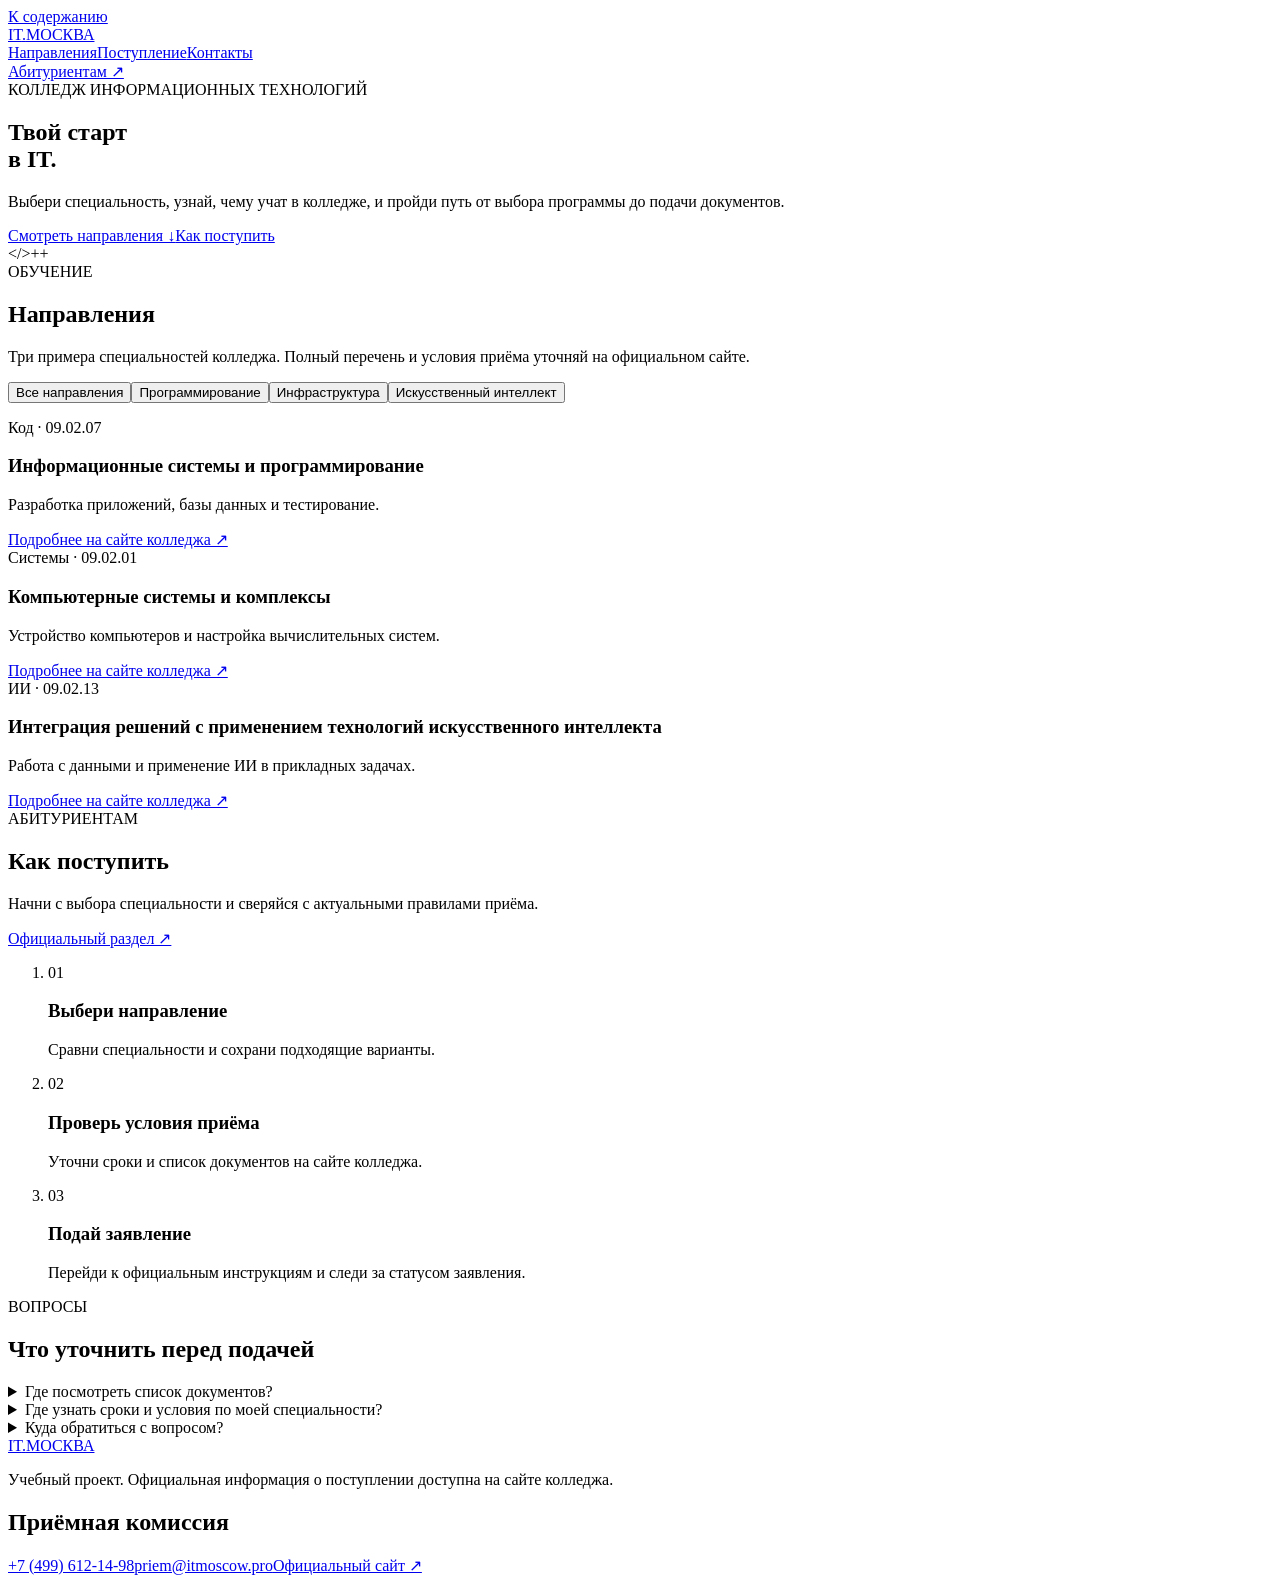
==== it-moscow/front/index.html @ 10a09eb1 "Добавить сайт и HTML UI-kit IT.МОСКВА" ====
<!doctype html>
<html lang="ru"><head><meta charset="utf-8"><meta name="viewport" content="width=device-width,initial-scale=1"><meta name="description" content="Учебный макет сайта колледжа ИТ.Москва для абитуриентов."><title>IT.МОСКВА · Колледж информационных технологий</title><link rel="stylesheet" href="styles/main.css"><script src="scripts/main.js" defer></script></head>
<body><a class="skip" href="#content">К содержанию</a>
<header class="header"><div class="wrap nav"><a class="brand" href="#top">IT<span>.</span>МОСКВА</a><nav aria-label="Разделы сайта"><a href="#programs">Направления</a><a href="#admission">Поступление</a><a href="#contacts">Контакты</a></nav><a class="button small" href="https://itmoscow.pro/applicant">Абитуриентам ↗</a></div></header>
<main id="content">
<section class="hero" id="top"><div class="wrap hero-grid"><div><span class="eyebrow">КОЛЛЕДЖ ИНФОРМАЦИОННЫХ ТЕХНОЛОГИЙ</span><h1>Твой старт<br>в IT<span>.</span></h1><p>Выбери специальность, узнай, чему учат в колледже, и пройди путь от выбора программы до подачи документов.</p><div class="actions"><a class="button" href="#programs">Смотреть направления ↓</a><a class="button outline" href="#admission">Как поступить</a></div></div>
<div class="hero-art" aria-hidden="true"><div class="orbit o1"></div><div class="orbit o2"></div><div class="orbit o3"></div><span class="art-mark">&lt;/&gt;</span><span class="axis a1">+</span><span class="axis a2">+</span></div></div></section>
<section class="section wrap" id="programs"><span class="eyebrow">ОБУЧЕНИЕ</span><h2>Направления</h2><p class="intro">Три примера специальностей колледжа. Полный перечень и условия приёма уточняй на официальном сайте.</p><div class="filters" aria-label="Фильтр специальностей"><button type="button" class="filter" data-filter="Все направления" aria-pressed="true">Все направления</button><button type="button" class="filter" data-filter="Программирование" aria-pressed="false">Программирование</button><button type="button" class="filter" data-filter="Инфраструктура" aria-pressed="false">Инфраструктура</button><button type="button" class="filter" data-filter="Искусственный интеллект" aria-pressed="false">Искусственный интеллект</button></div><p class="sr" id="filter-status" aria-live="polite"></p><div class="programs"><article class="program" data-category="Программирование"><span class="chip">Код · 09.02.07</span><h3>Информационные системы и программирование</h3><p>Разработка приложений, базы данных и тестирование.</p><a href="https://itmoscow.pro/applicant">Подробнее на сайте колледжа ↗</a></article><article class="program" data-category="Инфраструктура"><span class="chip">Системы · 09.02.01</span><h3>Компьютерные системы и комплексы</h3><p>Устройство компьютеров и настройка вычислительных систем.</p><a href="https://itmoscow.pro/applicant">Подробнее на сайте колледжа ↗</a></article><article class="program" data-category="Искусственный интеллект"><span class="chip">ИИ · 09.02.13</span><h3>Интеграция решений с применением технологий искусственного интеллекта</h3><p>Работа с данными и применение ИИ в прикладных задачах.</p><a href="https://itmoscow.pro/applicant">Подробнее на сайте колледжа ↗</a></article></div></section>
<section class="admission" id="admission"><div class="wrap journey"><div><span class="eyebrow">АБИТУРИЕНТАМ</span><h2>Как поступить</h2><p class="intro">Начни с выбора специальности и сверяйся с актуальными правилами приёма.</p><a class="button" href="https://itmoscow.pro/applicant">Официальный раздел ↗</a></div><ol class="steps"><li><span class="step-number">01</span><div><h3>Выбери направление</h3><p>Сравни специальности и сохрани подходящие варианты.</p></div></li><li><span class="step-number">02</span><div><h3>Проверь условия приёма</h3><p>Уточни сроки и список документов на сайте колледжа.</p></div></li><li><span class="step-number">03</span><div><h3>Подай заявление</h3><p>Перейди к официальным инструкциям и следи за статусом заявления.</p></div></li></ol></div></section>
<section class="section wrap faq"><span class="eyebrow">ВОПРОСЫ</span><h2>Что уточнить перед подачей</h2><details><summary>Где посмотреть список документов?</summary><p>Сверься с <a href="https://itmoscow.pro/faq">ответами приёмной комиссии</a> и правилами текущего набора.</p></details><details><summary>Где узнать сроки и условия по моей специальности?</summary><p>Проверь <a href="https://itmoscow.pro/applicant">раздел для абитуриентов</a> или позвони в приёмную комиссию.</p></details><details><summary>Куда обратиться с вопросом?</summary><p>Напиши на <a href="mailto:priem@itmoscow.pro">priem@itmoscow.pro</a> или позвони по номеру <a href="tel:+74996121498">+7 (499) 612-14-98</a>.</p></details></section>
</main><footer id="contacts"><div class="wrap footer-grid"><div><a class="brand" href="#top">IT<span>.</span>МОСКВА</a><p>Учебный проект. Официальная информация о поступлении доступна на сайте колледжа.</p></div><div><h2>Приёмная комиссия</h2><a href="tel:+74996121498">+7 (499) 612-14-98</a><a href="mailto:priem@itmoscow.pro">priem@itmoscow.pro</a><a href="https://itmoscow.mskobr.ru/">Официальный сайт ↗</a></div></div></footer></body></html>
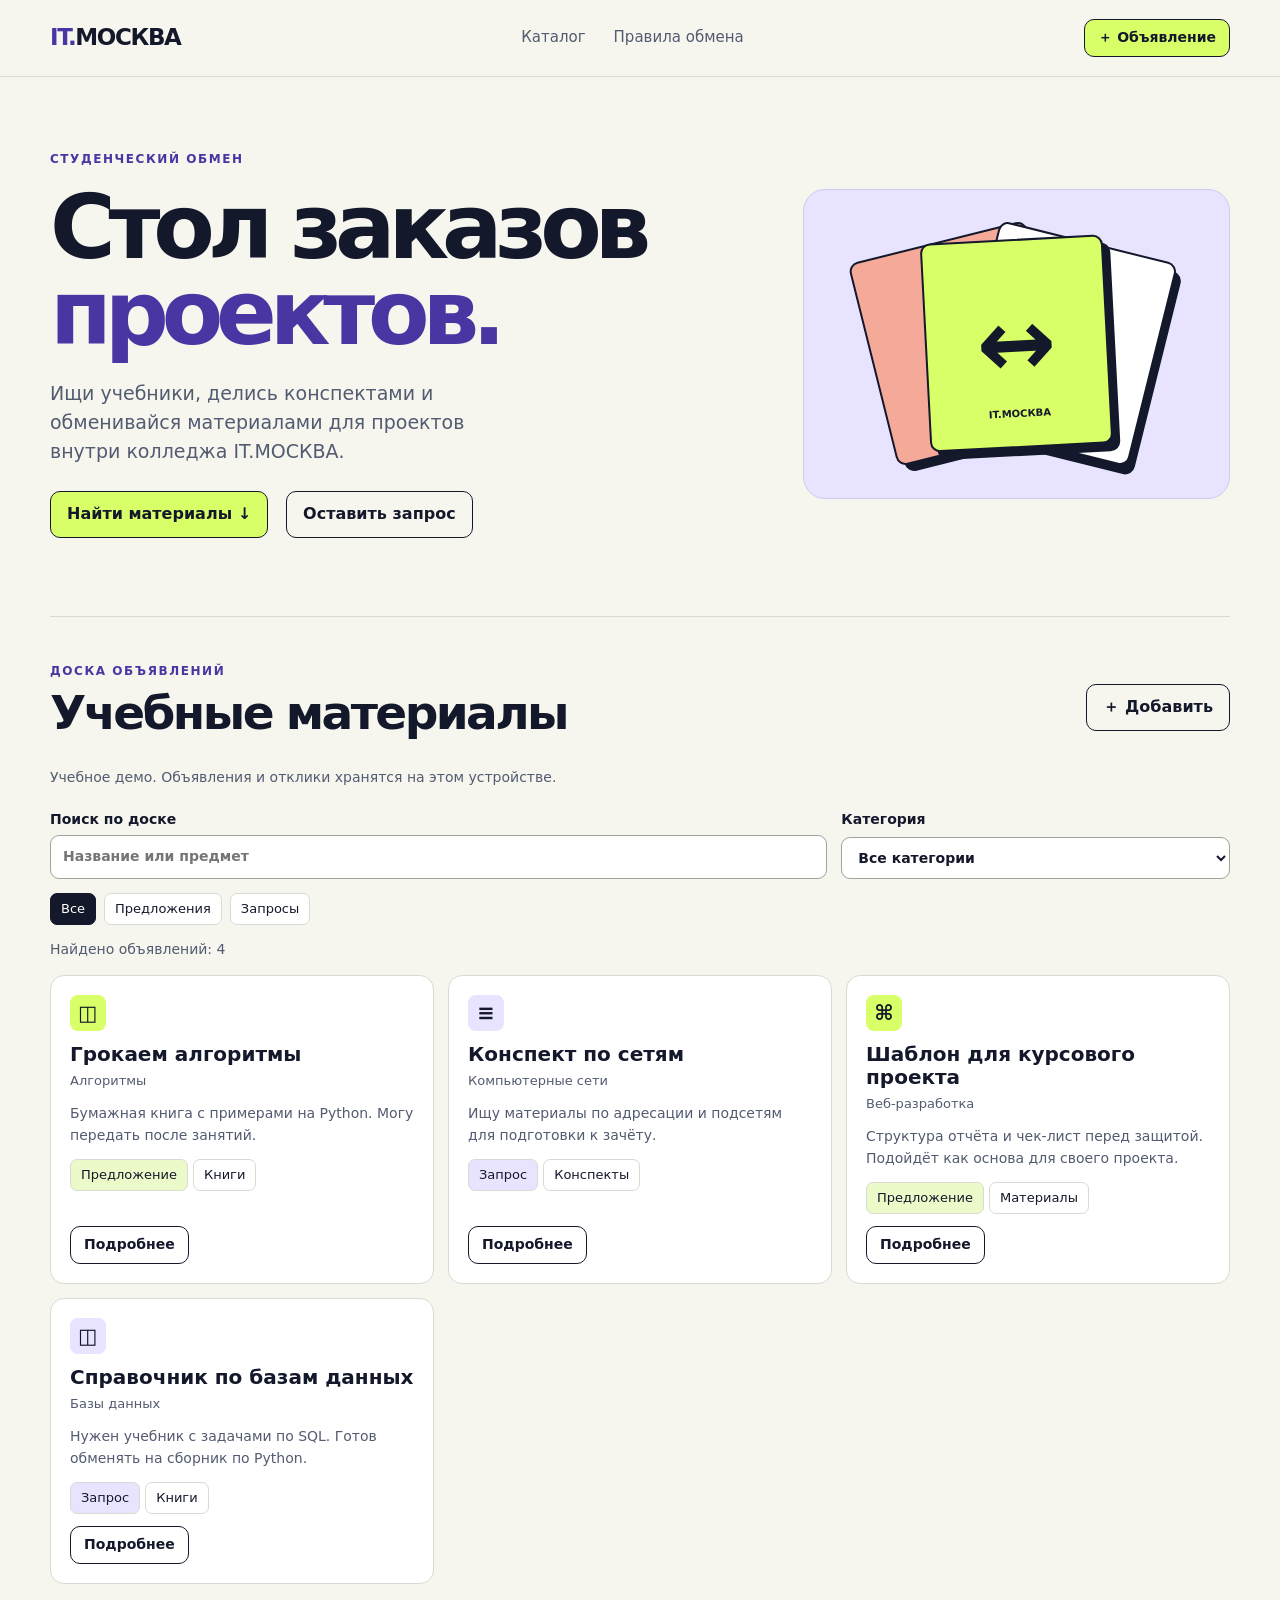
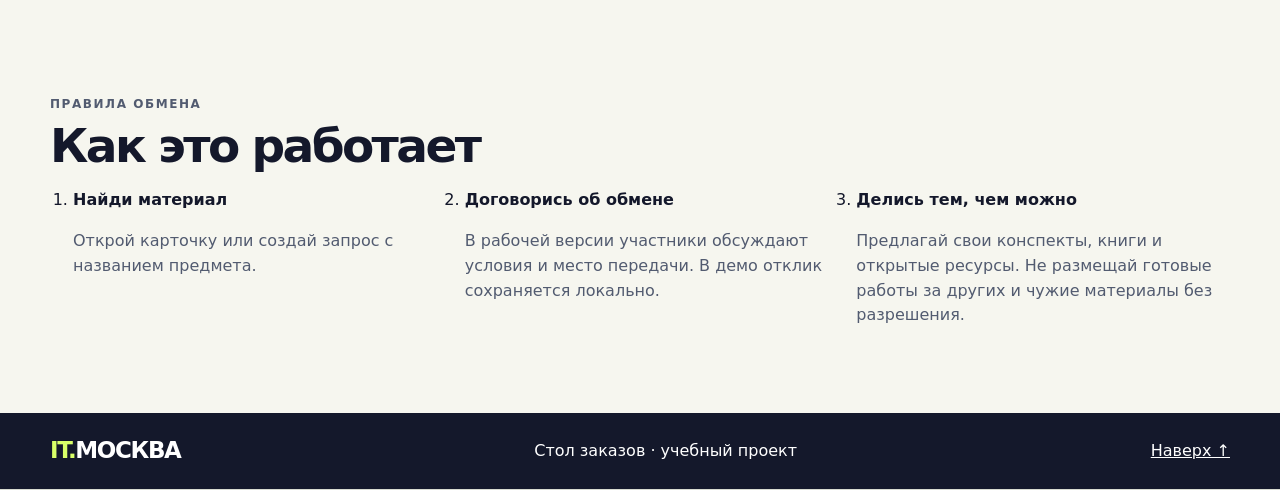
==== commit 5df8fb57: "Обновить front для Стола заказов" ====
--- a/it-moscow/front/index.html
+++ b/it-moscow/front/index.html
@@ -1,11 +1,37 @@
 <!doctype html>
-<html lang="ru"><head><meta charset="utf-8"><meta name="viewport" content="width=device-width,initial-scale=1"><meta name="description" content="Учебный макет сайта колледжа ИТ.Москва для абитуриентов."><title>IT.МОСКВА · Колледж информационных технологий</title><link rel="stylesheet" href="styles/main.css"><script src="scripts/main.js" defer></script></head>
-<body><a class="skip" href="#content">К содержанию</a>
-<header class="header"><div class="wrap nav"><a class="brand" href="#top">IT<span>.</span>МОСКВА</a><nav aria-label="Разделы сайта"><a href="#programs">Направления</a><a href="#admission">Поступление</a><a href="#contacts">Контакты</a></nav><a class="button small" href="https://itmoscow.pro/applicant">Абитуриентам ↗</a></div></header>
-<main id="content">
-<section class="hero" id="top"><div class="wrap hero-grid"><div><span class="eyebrow">КОЛЛЕДЖ ИНФОРМАЦИОННЫХ ТЕХНОЛОГИЙ</span><h1>Твой старт<br>в IT<span>.</span></h1><p>Выбери специальность, узнай, чему учат в колледже, и пройди путь от выбора программы до подачи документов.</p><div class="actions"><a class="button" href="#programs">Смотреть направления ↓</a><a class="button outline" href="#admission">Как поступить</a></div></div>
-<div class="hero-art" aria-hidden="true"><div class="orbit o1"></div><div class="orbit o2"></div><div class="orbit o3"></div><span class="art-mark">&lt;/&gt;</span><span class="axis a1">+</span><span class="axis a2">+</span></div></div></section>
-<section class="section wrap" id="programs"><span class="eyebrow">ОБУЧЕНИЕ</span><h2>Направления</h2><p class="intro">Три примера специальностей колледжа. Полный перечень и условия приёма уточняй на официальном сайте.</p><div class="filters" aria-label="Фильтр специальностей"><button type="button" class="filter" data-filter="Все направления" aria-pressed="true">Все направления</button><button type="button" class="filter" data-filter="Программирование" aria-pressed="false">Программирование</button><button type="button" class="filter" data-filter="Инфраструктура" aria-pressed="false">Инфраструктура</button><button type="button" class="filter" data-filter="Искусственный интеллект" aria-pressed="false">Искусственный интеллект</button></div><p class="sr" id="filter-status" aria-live="polite"></p><div class="programs"><article class="program" data-category="Программирование"><span class="chip">Код · 09.02.07</span><h3>Информационные системы и программирование</h3><p>Разработка приложений, базы данных и тестирование.</p><a href="https://itmoscow.pro/applicant">Подробнее на сайте колледжа ↗</a></article><article class="program" data-category="Инфраструктура"><span class="chip">Системы · 09.02.01</span><h3>Компьютерные системы и комплексы</h3><p>Устройство компьютеров и настройка вычислительных систем.</p><a href="https://itmoscow.pro/applicant">Подробнее на сайте колледжа ↗</a></article><article class="program" data-category="Искусственный интеллект"><span class="chip">ИИ · 09.02.13</span><h3>Интеграция решений с применением технологий искусственного интеллекта</h3><p>Работа с данными и применение ИИ в прикладных задачах.</p><a href="https://itmoscow.pro/applicant">Подробнее на сайте колледжа ↗</a></article></div></section>
-<section class="admission" id="admission"><div class="wrap journey"><div><span class="eyebrow">АБИТУРИЕНТАМ</span><h2>Как поступить</h2><p class="intro">Начни с выбора специальности и сверяйся с актуальными правилами приёма.</p><a class="button" href="https://itmoscow.pro/applicant">Официальный раздел ↗</a></div><ol class="steps"><li><span class="step-number">01</span><div><h3>Выбери направление</h3><p>Сравни специальности и сохрани подходящие варианты.</p></div></li><li><span class="step-number">02</span><div><h3>Проверь условия приёма</h3><p>Уточни сроки и список документов на сайте колледжа.</p></div></li><li><span class="step-number">03</span><div><h3>Подай заявление</h3><p>Перейди к официальным инструкциям и следи за статусом заявления.</p></div></li></ol></div></section>
-<section class="section wrap faq"><span class="eyebrow">ВОПРОСЫ</span><h2>Что уточнить перед подачей</h2><details><summary>Где посмотреть список документов?</summary><p>Сверься с <a href="https://itmoscow.pro/faq">ответами приёмной комиссии</a> и правилами текущего набора.</p></details><details><summary>Где узнать сроки и условия по моей специальности?</summary><p>Проверь <a href="https://itmoscow.pro/applicant">раздел для абитуриентов</a> или позвони в приёмную комиссию.</p></details><details><summary>Куда обратиться с вопросом?</summary><p>Напиши на <a href="mailto:priem@itmoscow.pro">priem@itmoscow.pro</a> или позвони по номеру <a href="tel:+74996121498">+7 (499) 612-14-98</a>.</p></details></section>
-</main><footer id="contacts"><div class="wrap footer-grid"><div><a class="brand" href="#top">IT<span>.</span>МОСКВА</a><p>Учебный проект. Официальная информация о поступлении доступна на сайте колледжа.</p></div><div><h2>Приёмная комиссия</h2><a href="tel:+74996121498">+7 (499) 612-14-98</a><a href="mailto:priem@itmoscow.pro">priem@itmoscow.pro</a><a href="https://itmoscow.mskobr.ru/">Официальный сайт ↗</a></div></div></footer></body></html>
+<html lang="ru">
+<head>
+<meta charset="utf-8"><meta name="viewport" content="width=device-width,initial-scale=1">
+<title>Стол заказов · IT.МОСКВА</title>
+<meta name="description" content="Доска обмена учебниками, конспектами и материалами для студенческих проектов IT.МОСКВА.">
+<link rel="stylesheet" href="styles/main.css"><script src="scripts/main.js" defer></script>
+</head>
+<body>
+<a class="skip" href="#main">К содержанию</a>
+<header><div class="wrap top"><a class="brand" href="#main"><span>IT.</span>МОСКВА</a><nav aria-label="Разделы"><a href="#catalog">Каталог</a><a href="#rules">Правила обмена</a></nav><button class="button primary small" type="button" data-publish>＋ Объявление</button></div></header>
+<main id="main">
+<section class="hero wrap" aria-labelledby="hero-title">
+<div><p class="eyebrow">СТУДЕНЧЕСКИЙ ОБМЕН</p><h1 id="hero-title">Стол заказов<br><em>проектов.</em></h1><p class="lede">Ищи учебники, делись конспектами и обменивайся материалами для проектов внутри колледжа IT.МОСКВА.</p><div class="actions"><a class="button primary" href="#catalog">Найти материалы ↓</a><button class="button" data-publish type="button">Оставить запрос</button></div></div>
+<div class="hero-art" aria-hidden="true"><span class="book back"></span><span class="book middle"></span><span class="book front"><span>↔</span><small>IT.МОСКВА</small></span></div>
+</section>
+<section id="catalog" class="catalog wrap" aria-labelledby="catalog-title">
+<div class="section-top"><div><p class="eyebrow">ДОСКА ОБЪЯВЛЕНИЙ</p><h2 id="catalog-title">Учебные материалы</h2></div><button class="button" type="button" data-publish>＋ Добавить</button></div>
+<p class="notice">Учебное демо. Объявления и отклики хранятся на этом устройстве.</p>
+<div class="filters"><label class="search"><span>Поиск по доске</span><input id="search" type="search" placeholder="Название или предмет"></label><label><span>Категория</span><select id="category"><option value="">Все категории</option><option>Книги</option><option>Конспекты</option><option>Материалы</option></select></label></div>
+<div class="tabs" aria-label="Тип объявления"><button type="button" data-type="" aria-pressed="true">Все</button><button type="button" data-type="offer" aria-pressed="false">Предложения</button><button type="button" data-type="request" aria-pressed="false">Запросы</button></div>
+<p id="result" aria-live="polite" class="result"></p><div id="cards" class="cards"></div>
+<noscript>Для работы каталога и объявлений включи JavaScript.</noscript>
+</section>
+<section class="rules wrap" id="rules"><p class="eyebrow">ПРАВИЛА ОБМЕНА</p><h2>Как это работает</h2><ol><li><strong>Найди материал</strong><p>Открой карточку или создай запрос с названием предмета.</p></li><li><strong>Договорись об обмене</strong><p>В рабочей версии участники обсуждают условия и место передачи. В демо отклик сохраняется локально.</p></li><li><strong>Делись тем, чем можно</strong><p>Предлагай свои конспекты, книги и открытые ресурсы. Не размещай готовые работы за других и чужие материалы без разрешения.</p></li></ol></section>
+</main>
+<footer><div class="wrap top"><span class="brand"><span>IT.</span>МОСКВА</span><span>Стол заказов · учебный проект</span><a href="#main">Наверх ↑</a></div></footer>
+<dialog id="editor"><form id="publish-form">
+<div class="dialog-top"><h2>Новое объявление</h2><button class="icon-btn" data-close type="button" aria-label="Закрыть">×</button></div>
+<label>Тип объявления<select name="type" required><option value="request">Ищу материал</option><option value="offer">Предлагаю обмен</option></select></label>
+<label>Категория<select name="category" required><option>Книги</option><option>Конспекты</option><option>Материалы</option></select></label>
+<label>Название<input name="title" maxlength="80" required placeholder="Например, справочник по SQL"></label>
+<label>Предмет<input name="course" maxlength="55" required placeholder="Например, базы данных"></label>
+<label>Описание<textarea name="description" maxlength="320" rows="3" required placeholder="Что ищешь или что готов предложить"></textarea></label>
+<p class="notice" data-form-note aria-live="polite"></p><button class="button primary" type="submit">Опубликовать</button></form></dialog>
+<dialog id="details"><div class="dialog-top"><h2 id="detail-title"></h2><button class="icon-btn" data-close type="button" aria-label="Закрыть">×</button></div><p id="detail-meta" class="eyebrow"></p><p id="detail-description"></p><p id="detail-note" class="notice" aria-live="polite"></p><div class="actions"><button id="respond" class="button primary" type="button">Оставить отклик</button><button id="close-listing" class="button" type="button">Закрыть объявление</button></div></dialog>
+</body></html>
--- a/it-moscow/front/styles/main.css
+++ b/it-moscow/front/styles/main.css
@@ -0,0 +1,8 @@
+:root{font-family:Inter,system-ui,sans-serif;color:#14182b;background:#f6f6ef;--ink:#14182b;--muted:#525b70;--lime:#d9ff68;--line:#d8dbd1;--white:#fff;--lavender:#e8e4ff}
+*{box-sizing:border-box}body{margin:0;line-height:1.55}a{color:inherit}button,input,select,textarea{font:inherit}button{cursor:pointer}button:disabled{opacity:.62;cursor:default}[hidden]{display:none!important}:focus-visible{outline:3px solid #5962b2;outline-offset:4px}.skip{position:absolute;z-index:3;background:var(--lime);padding:10px}.skip:not(:focus){clip-path:inset(50%);width:1px;height:1px;overflow:hidden}
+.wrap{width:min(1180px,calc(100% - 64px));margin-inline:auto}header,footer{border-block-end:1px solid var(--line)}.top,.section-top,.dialog-top,.actions{display:flex;align-items:center;gap:18px;justify-content:space-between}.top{min-height:76px}.brand{text-decoration:none;font-size:23px;font-weight:900;letter-spacing:-.06em}.brand span{color:#4a36a3}nav{display:flex;gap:28px}nav a{text-decoration:none;color:var(--muted);font-size:15px}.button{display:inline-flex;align-items:center;justify-content:center;min-height:46px;padding:10px 16px;border:1px solid var(--ink);border-radius:10px;background:transparent;color:var(--ink);font-weight:700;text-decoration:none}.button:hover{background:#eceee5}.primary,.primary:hover{background:var(--lime);border-color:var(--ink)}.primary:hover{filter:brightness(.95)}.small{min-height:38px;padding:7px 13px;font-size:14px}.actions{justify-content:flex-start;flex-wrap:wrap}
+.hero{display:grid;grid-template-columns:1.25fr .75fr;gap:42px;align-items:center;padding:73px 0 78px}.eyebrow{margin:0;color:#4a36a3;font-size:12px;font-weight:800;letter-spacing:.13em}.hero h1{font-size:clamp(46px,7vw,100px);line-height:.96;letter-spacing:-.08em;margin:15px 0 23px}.hero h1 em{font-style:normal;color:#4a36a3}.lede{font-size:19px;color:var(--muted);max-width:480px;margin:0 0 24px}.hero-art{position:relative;min-height:310px;display:grid;place-items:center;overflow:hidden;border:1px solid #d0c9f0;border-radius:22px;background:var(--lavender)}.book{position:absolute;width:43%;height:68%;border:2px solid var(--ink);border-radius:10px;box-shadow:7px 8px 0 var(--ink)}.book.back{background:#f4a999;transform:translateX(-30%) rotate(-14deg)}.book.middle{background:#fff;transform:translateX(26%) rotate(14deg)}.book.front{display:grid;place-items:center;background:var(--lime);transform:rotate(-3deg)}.book.front span{font-size:clamp(40px,8vw,95px);font-weight:900;line-height:1}.book.front small{position:absolute;bottom:12%;font-size:10px;font-weight:900}
+.catalog{padding:45px 0 58px;border-top:1px solid var(--line)}h2{font-size:clamp(28px,4vw,47px);line-height:1.08;letter-spacing:-.055em;margin:8px 0 14px}.notice,.result{font-size:14px;color:var(--muted)}.filters{display:grid;grid-template-columns:minmax(0,2fr) minmax(0,1fr);gap:14px;margin:20px 0 14px}label{display:grid;gap:5px;font-size:14px;font-weight:700}input,select,textarea{width:100%;min-width:0;background:white;color:var(--ink);border:1px solid #9ea498;border-radius:9px;padding:10px 12px}textarea{resize:vertical}.tabs{display:flex;flex-wrap:wrap;gap:8px}.tabs button,.chip{padding:5px 10px;border-radius:7px;border:1px solid var(--line);background:var(--white);color:var(--ink);font-size:13px}.tabs button[aria-pressed=true]{background:var(--ink);color:white;border-color:var(--ink)}.cards{display:grid;grid-template-columns:repeat(3,minmax(0,1fr));gap:14px}.card{display:flex;flex-direction:column;align-items:flex-start;min-height:234px;padding:19px;background:var(--white);border:1px solid var(--line);border-radius:14px;overflow-wrap:anywhere}.card-icon{display:grid;place-items:center;width:36px;height:36px;border-radius:8px;background:var(--lime);font-size:21px;font-weight:800}.card[data-kind=request] .card-icon,.chip.request{background:var(--lavender)}.chip.offer{background:#ecfac9}.card h3{font-size:20px;line-height:1.16;margin:12px 0 5px}.card p{margin:0 0 12px;color:var(--muted);font-size:14px}.card .meta{font-size:13px}.card button{margin-top:auto}.card .badges{display:flex;gap:5px;flex-wrap:wrap}.empty{grid-column:1/-1;border:1px dashed #9ea498;border-radius:12px;padding:24px}.rules{padding:53px 0}.rules ol{display:grid;grid-template-columns:repeat(3,minmax(0,1fr));gap:18px;padding-left:23px}.rules li{padding-right:15px}.rules p{color:var(--muted)}footer{background:var(--ink);color:white}.top span.brand span{color:var(--lime)}
+dialog{width:min(520px,calc(100% - 24px));max-height:92vh;border:1px solid var(--line);border-radius:16px;color:var(--ink);padding:22px;background:var(--white);overflow:auto}dialog::backdrop{background:#14182b88}.dialog-top h2{font-size:29px;margin:0 0 9px;overflow-wrap:anywhere}.icon-btn{border:0;background:transparent;font-size:28px;line-height:1;padding:6px;color:var(--ink)}dialog label{margin:10px 0}#detail-description{overflow-wrap:anywhere;white-space:pre-wrap}.kit main{padding:50px 0}.kit .palette{display:flex;flex-wrap:wrap;gap:10px}.swatch{min-width:120px;padding:12px;border:1px solid var(--line);border-radius:10px}.swatch span{display:block;height:48px;border-radius:5px;margin-bottom:6px}
+@media(max-width:790px){.cards,.rules ol{grid-template-columns:repeat(2,minmax(0,1fr))}.hero{gap:20px}.hero-art{min-height:245px}}
+@media(max-width:580px){.wrap{width:calc(100% - 32px)}.top{flex-wrap:wrap;gap:10px;padding:12px 0}.top nav{order:3;width:100%;gap:18px}.hero{grid-template-columns:1fr;padding:38px 0}.hero-art{min-height:186px}.book{width:34%}.catalog,.rules{padding-block:34px}.section-top{align-items:flex-start}.section-top .button{min-height:38px;padding:7px;font-size:12px}.filters,.cards,.rules ol{grid-template-columns:1fr}.card{min-height:205px}footer .top{align-items:flex-start;flex-direction:column}}
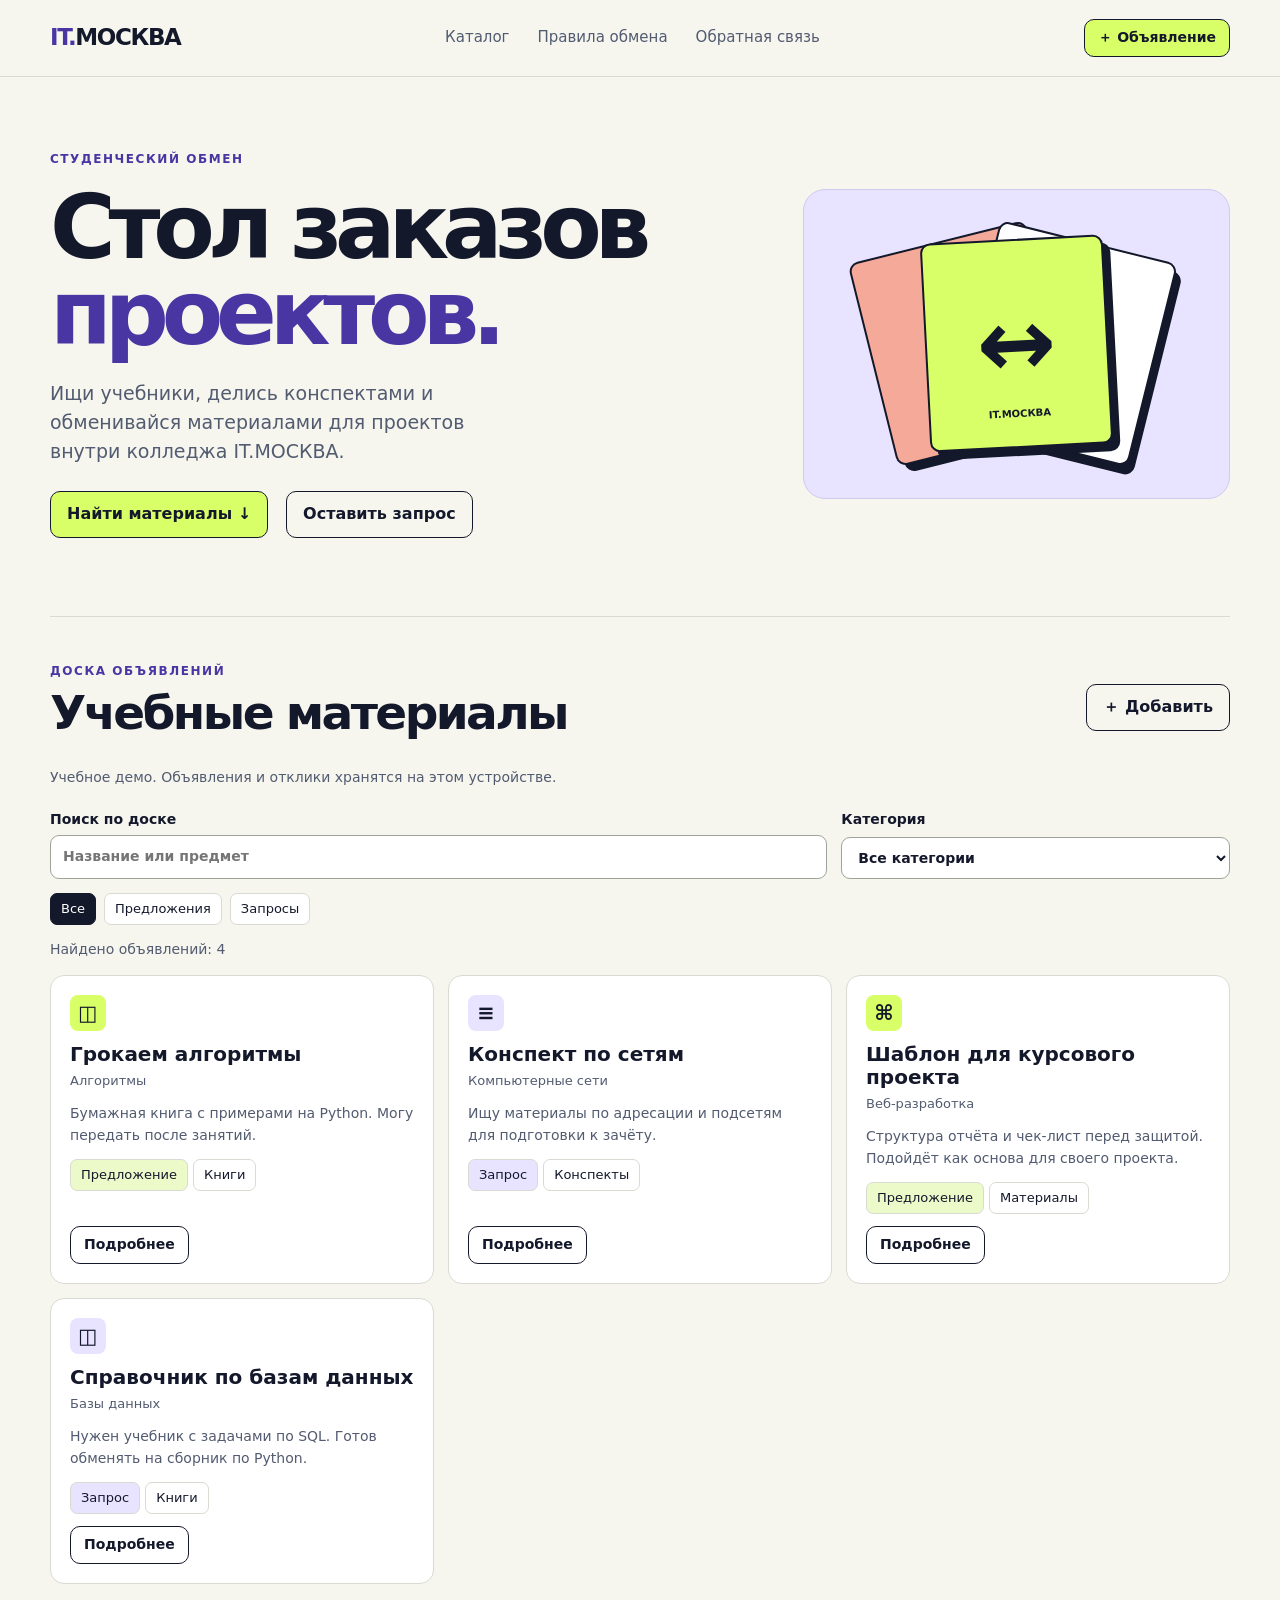
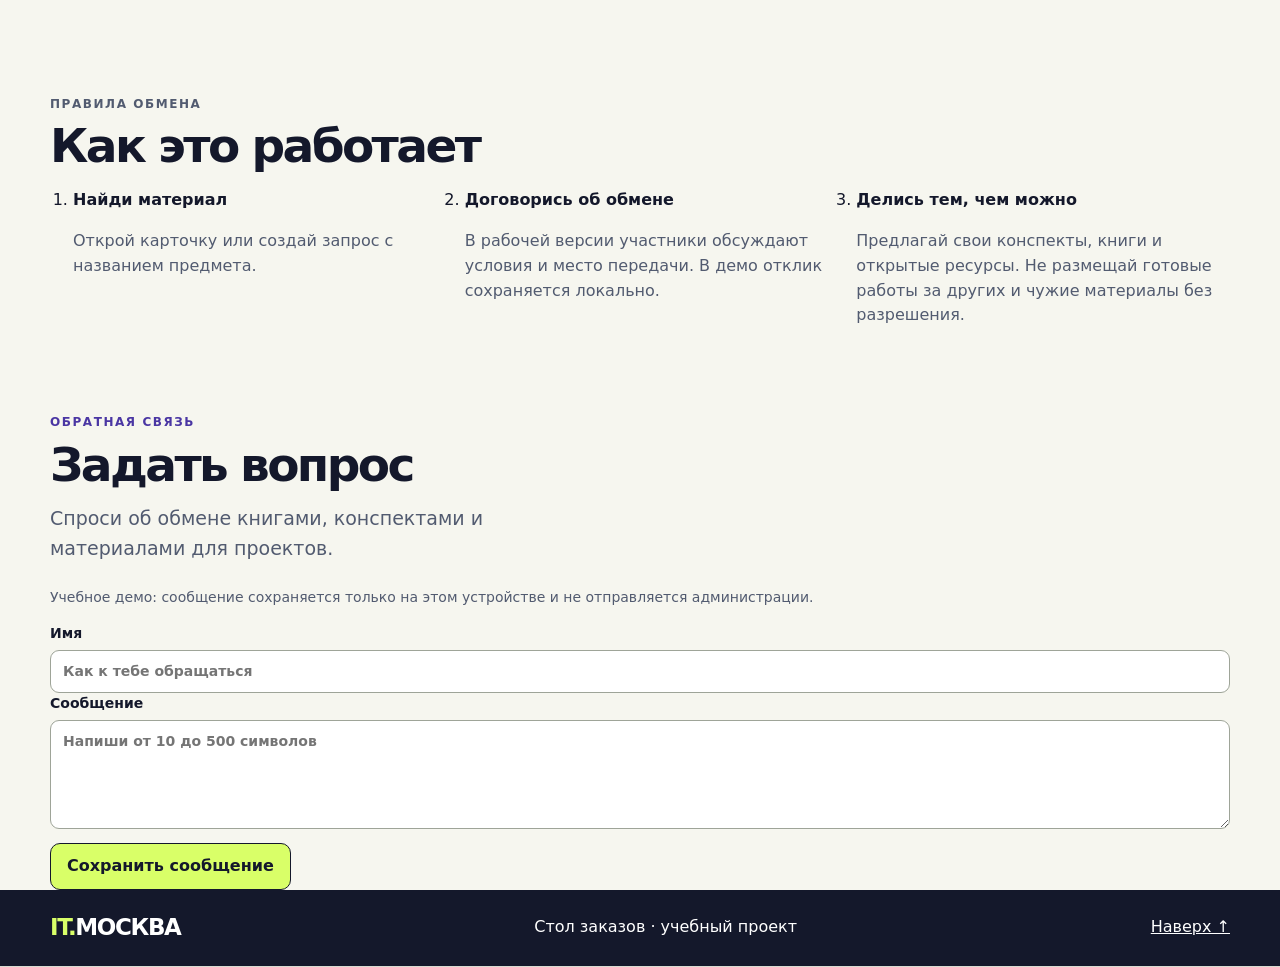
==== commit e2eaf26e: "Add question form with accessible validation" ====
--- a/it-moscow/front/index.html
+++ b/it-moscow/front/index.html
@@ -8,7 +8,7 @@
 </head>
 <body>
 <a class="skip" href="#main">К содержанию</a>
-<header><div class="wrap top"><a class="brand" href="#main"><span>IT.</span>МОСКВА</a><nav aria-label="Разделы"><a href="#catalog">Каталог</a><a href="#rules">Правила обмена</a></nav><button class="button primary small" type="button" data-publish>＋ Объявление</button></div></header>
+<header><div class="wrap top"><a class="brand" href="#main"><span>IT.</span>МОСКВА</a><nav aria-label="Разделы"><a href="#catalog">Каталог</a><a href="#rules">Правила обмена</a><a href="#feedback">Обратная связь</a></nav><button class="button primary small" type="button" data-publish>＋ Объявление</button></div></header>
 <main id="main">
 <section class="hero wrap" aria-labelledby="hero-title">
 <div><p class="eyebrow">СТУДЕНЧЕСКИЙ ОБМЕН</p><h1 id="hero-title">Стол заказов<br><em>проектов.</em></h1><p class="lede">Ищи учебники, делись конспектами и обменивайся материалами для проектов внутри колледжа IT.МОСКВА.</p><div class="actions"><a class="button primary" href="#catalog">Найти материалы ↓</a><button class="button" data-publish type="button">Оставить запрос</button></div></div>
@@ -23,9 +23,17 @@
 <noscript>Для работы каталога и объявлений включи JavaScript.</noscript>
 </section>
 <section class="rules wrap" id="rules"><p class="eyebrow">ПРАВИЛА ОБМЕНА</p><h2>Как это работает</h2><ol><li><strong>Найди материал</strong><p>Открой карточку или создай запрос с названием предмета.</p></li><li><strong>Договорись об обмене</strong><p>В рабочей версии участники обсуждают условия и место передачи. В демо отклик сохраняется локально.</p></li><li><strong>Делись тем, чем можно</strong><p>Предлагай свои конспекты, книги и открытые ресурсы. Не размещай готовые работы за других и чужие материалы без разрешения.</p></li></ol></section>
+<section class="feedback wrap" id="feedback" aria-labelledby="feedback-title">
+<div><p class="eyebrow">ОБРАТНАЯ СВЯЗЬ</p><h2 id="feedback-title">Задать вопрос</h2><p class="lede">Спроси об обмене книгами, конспектами и материалами для проектов.</p><p class="notice">Учебное демо: сообщение сохраняется только на этом устройстве и не отправляется администрации.</p></div>
+<form id="feedback-form" novalidate>
+
+<label>Имя<input name="name" required minlength="2" maxlength="50" autocomplete="given-name" placeholder="Как к тебе обращаться"></label>
+<label>Сообщение<textarea name="message" rows="4" required minlength="10" maxlength="500" placeholder="Напиши от 10 до 500 символов"></textarea></label>
+<p class="notice" data-feedback-note role="status"></p><button class="button primary" type="submit">Сохранить сообщение</button>
+</form></section>
 </main>
 <footer><div class="wrap top"><span class="brand"><span>IT.</span>МОСКВА</span><span>Стол заказов · учебный проект</span><a href="#main">Наверх ↑</a></div></footer>
-<dialog id="editor"><form id="publish-form">
+<dialog id="editor"><form id="publish-form" novalidate>
 <div class="dialog-top"><h2>Новое объявление</h2><button class="icon-btn" data-close type="button" aria-label="Закрыть">×</button></div>
 <label>Тип объявления<select name="type" required><option value="request">Ищу материал</option><option value="offer">Предлагаю обмен</option></select></label>
 <label>Категория<select name="category" required><option>Книги</option><option>Конспекты</option><option>Материалы</option></select></label>
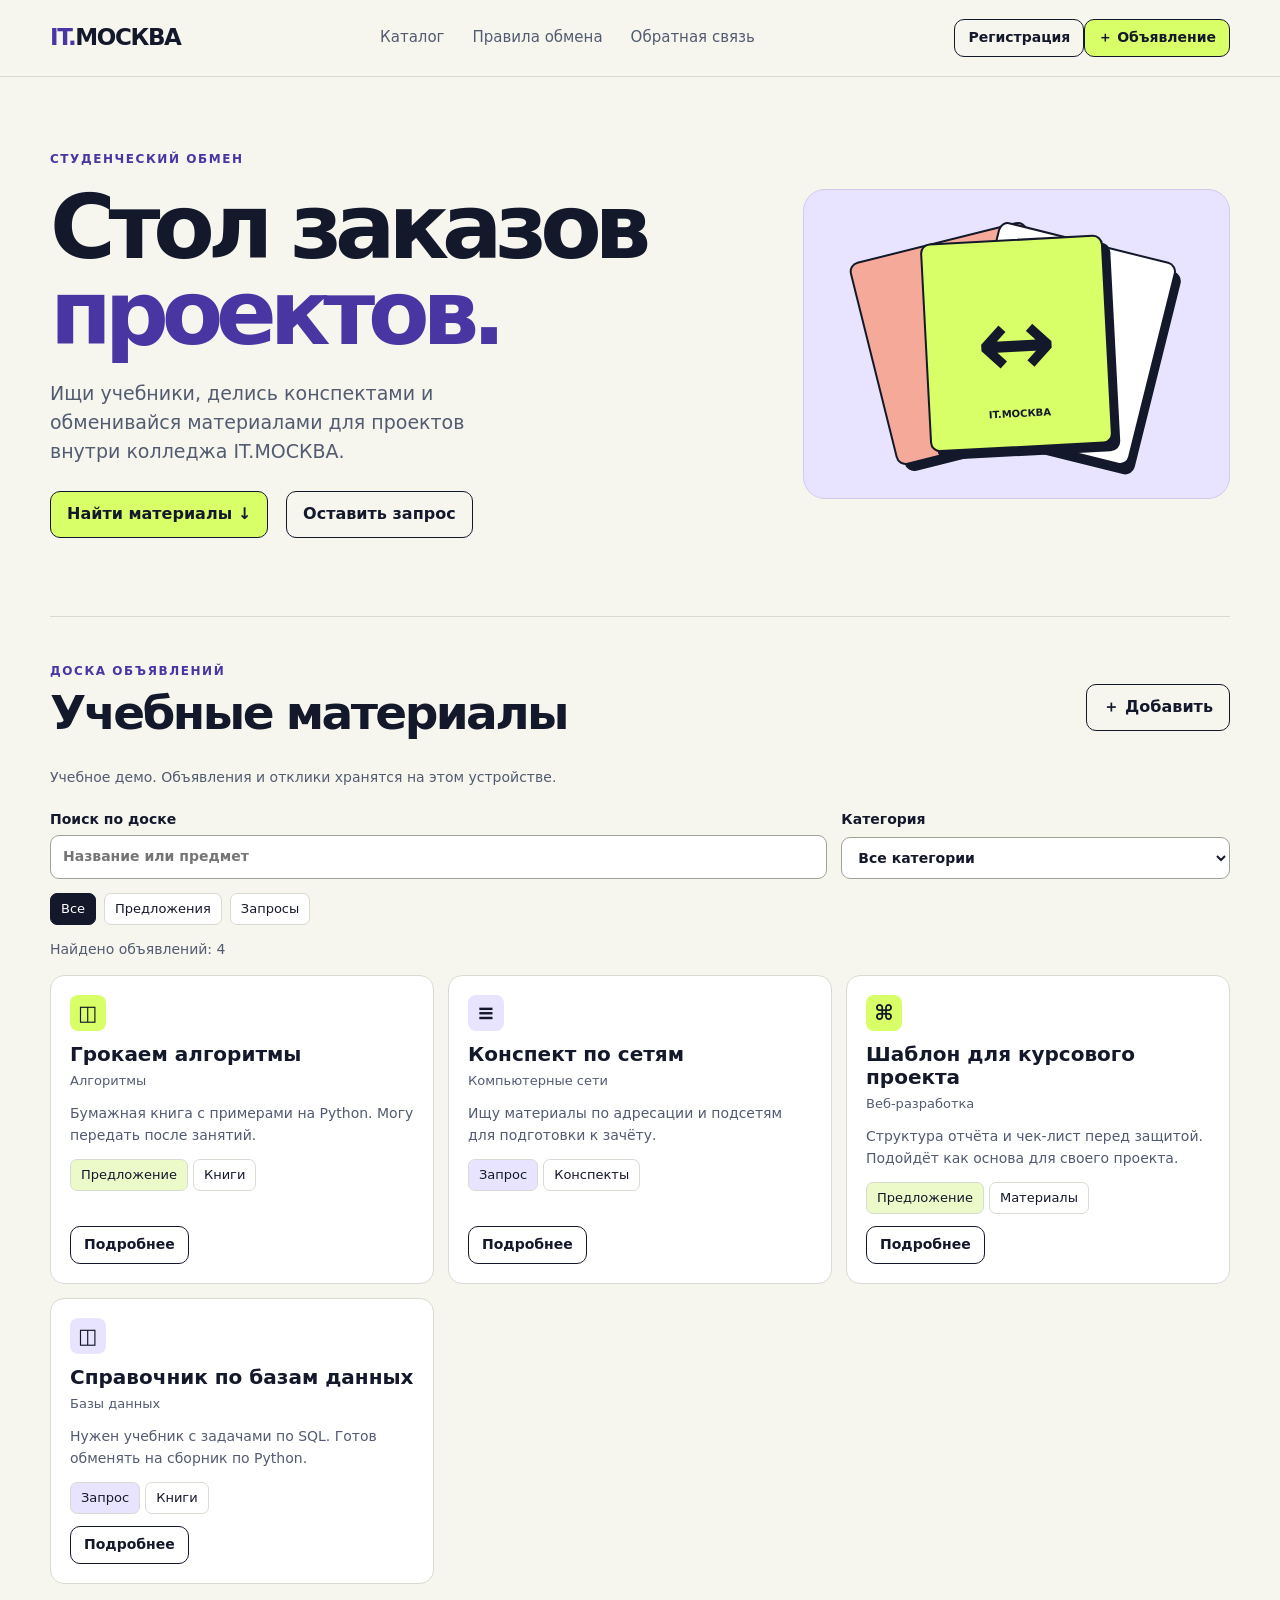
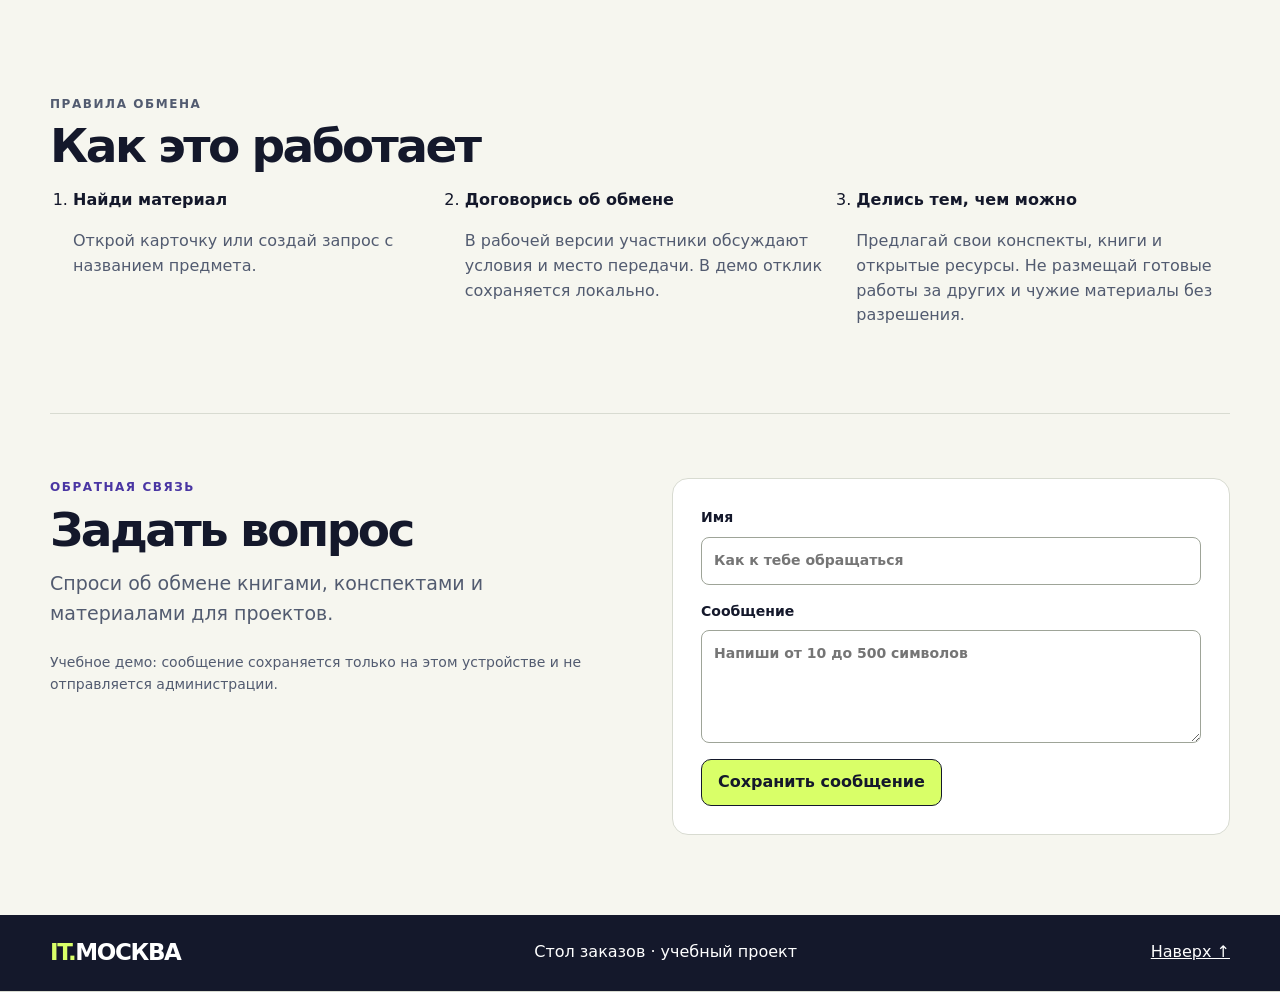
==== commit c64ff2a5: "Add student registration form" ====
--- a/it-moscow/front/index.html
+++ b/it-moscow/front/index.html
@@ -8,7 +8,7 @@
 </head>
 <body>
 <a class="skip" href="#main">К содержанию</a>
-<header><div class="wrap top"><a class="brand" href="#main"><span>IT.</span>МОСКВА</a><nav aria-label="Разделы"><a href="#catalog">Каталог</a><a href="#rules">Правила обмена</a><a href="#feedback">Обратная связь</a></nav><button class="button primary small" type="button" data-publish>＋ Объявление</button></div></header>
+<header><div class="wrap top"><a class="brand" href="#main"><span>IT.</span>МОСКВА</a><nav aria-label="Разделы"><a href="#catalog">Каталог</a><a href="#rules">Правила обмена</a><a href="#feedback">Обратная связь</a></nav><div class="header-actions"><button class="button small" type="button" id="open-registration">Регистрация</button><button class="button primary small" type="button" data-publish>＋ Объявление</button></div></div></header>
 <main id="main">
 <section class="hero wrap" aria-labelledby="hero-title">
 <div><p class="eyebrow">СТУДЕНЧЕСКИЙ ОБМЕН</p><h1 id="hero-title">Стол заказов<br><em>проектов.</em></h1><p class="lede">Ищи учебники, делись конспектами и обменивайся материалами для проектов внутри колледжа IT.МОСКВА.</p><div class="actions"><a class="button primary" href="#catalog">Найти материалы ↓</a><button class="button" data-publish type="button">Оставить запрос</button></div></div>
@@ -33,6 +33,21 @@
 </form></section>
 </main>
 <footer><div class="wrap top"><span class="brand"><span>IT.</span>МОСКВА</span><span>Стол заказов · учебный проект</span><a href="#main">Наверх ↑</a></div></footer>
+<dialog id="registration" aria-labelledby="registration-title">
+<div class="dialog-top"><h2 id="registration-title">Регистрация</h2><button class="icon-btn" data-close type="button" aria-label="Закрыть регистрацию">×</button></div>
+<p class="notice" id="registration-demo">Учебная регистрация: демопрофиль хранится только на этом устройстве. Пароль не сохраняется. Проверка студента и вход с других устройств пока не подключены.</p>
+<form id="registration-form" novalidate aria-describedby="registration-demo">
+<label>Имя<input name="studentName" autocomplete="given-name" required minlength="2" maxlength="50" placeholder="Как тебя зовут"></label>
+<label>Email<input name="email" type="email" autocomplete="email" required maxlength="254" placeholder="student@example.com"></label>
+<label>Учебная группа<input name="group" required minlength="2" maxlength="20" placeholder="Например, ИСП-21"></label>
+<label>Пароль<input name="password" type="password" autocomplete="new-password" required minlength="8" maxlength="128" placeholder="От 8 символов, буква и цифра"></label>
+<label>Повтори пароль<input name="confirmPassword" type="password" autocomplete="new-password" required maxlength="128" placeholder="Ещё раз тот же пароль"></label>
+<p class="notice" data-registration-note role="status"></p><button class="button primary" type="submit">Зарегистрироваться</button>
+</form>
+<div id="registration-success" hidden>
+<p class="success" id="registration-status" role="status"></p><dl class="profile"><dt>Имя</dt><dd id="profile-name"></dd><dt>Email</dt><dd id="profile-email"></dd><dt>Группа</dt><dd id="profile-group"></dd></dl>
+<div class="actions"><button class="button primary" type="button" data-close>К материалам</button><button class="button small" id="another-profile" type="button">Другой демопрофиль</button></div>
+</div></dialog>
 <dialog id="editor"><form id="publish-form" novalidate>
 <div class="dialog-top"><h2>Новое объявление</h2><button class="icon-btn" data-close type="button" aria-label="Закрыть">×</button></div>
 <label>Тип объявления<select name="type" required><option value="request">Ищу материал</option><option value="offer">Предлагаю обмен</option></select></label>
--- a/it-moscow/front/styles/main.css
+++ b/it-moscow/front/styles/main.css
@@ -6,3 +6,5 @@
 dialog{width:min(520px,calc(100% - 24px));max-height:92vh;border:1px solid var(--line);border-radius:16px;color:var(--ink);padding:22px;background:var(--white);overflow:auto}dialog::backdrop{background:#14182b88}.dialog-top h2{font-size:29px;margin:0 0 9px;overflow-wrap:anywhere}.icon-btn{border:0;background:transparent;font-size:28px;line-height:1;padding:6px;color:var(--ink)}dialog label{margin:10px 0}#detail-description{overflow-wrap:anywhere;white-space:pre-wrap}.kit main{padding:50px 0}.kit .palette{display:flex;flex-wrap:wrap;gap:10px}.swatch{min-width:120px;padding:12px;border:1px solid var(--line);border-radius:10px}.swatch span{display:block;height:48px;border-radius:5px;margin-bottom:6px}
 @media(max-width:790px){.cards,.rules ol{grid-template-columns:repeat(2,minmax(0,1fr))}.hero{gap:20px}.hero-art{min-height:245px}}
 @media(max-width:580px){.wrap{width:calc(100% - 32px)}.top{flex-wrap:wrap;gap:10px;padding:12px 0}.top nav{order:3;width:100%;gap:18px}.hero{grid-template-columns:1fr;padding:38px 0}.hero-art{min-height:186px}.book{width:34%}.catalog,.rules{padding-block:34px}.section-top{align-items:flex-start}.section-top .button{min-height:38px;padding:7px;font-size:12px}.filters,.cards,.rules ol{grid-template-columns:1fr}.card{min-height:205px}footer .top{align-items:flex-start;flex-direction:column}}
+
+.feedback{display:grid;grid-template-columns:1fr 1fr;gap:64px;padding-top:64px;padding-bottom:80px;border-top:1px solid #D8DBD1}.feedback form{padding:28px;background:#fff;border:1px solid #D8DBD1;border-radius:16px}.feedback label{display:grid;gap:8px;margin-bottom:16px;font-weight:600}.feedback input,.feedback select,.feedback textarea{width:100%;box-sizing:border-box;font:inherit;border:1px solid #9EA498;border-radius:8px;padding:12px;background:#fff}.feedback textarea{resize:vertical}.field-error{display:block;color:#A12432;font-size:13px;font-weight:400;line-height:1.4}.field-error:empty{display:none}[aria-invalid="true"]{border-color:#A12432!important;outline-color:#A12432}.success{color:#27613C}.feedback .lede{font-size:19px}@media(max-width:790px){.feedback{grid-template-columns:1fr;gap:24px;padding-top:40px;padding-bottom:48px}.feedback form{padding:20px}}
